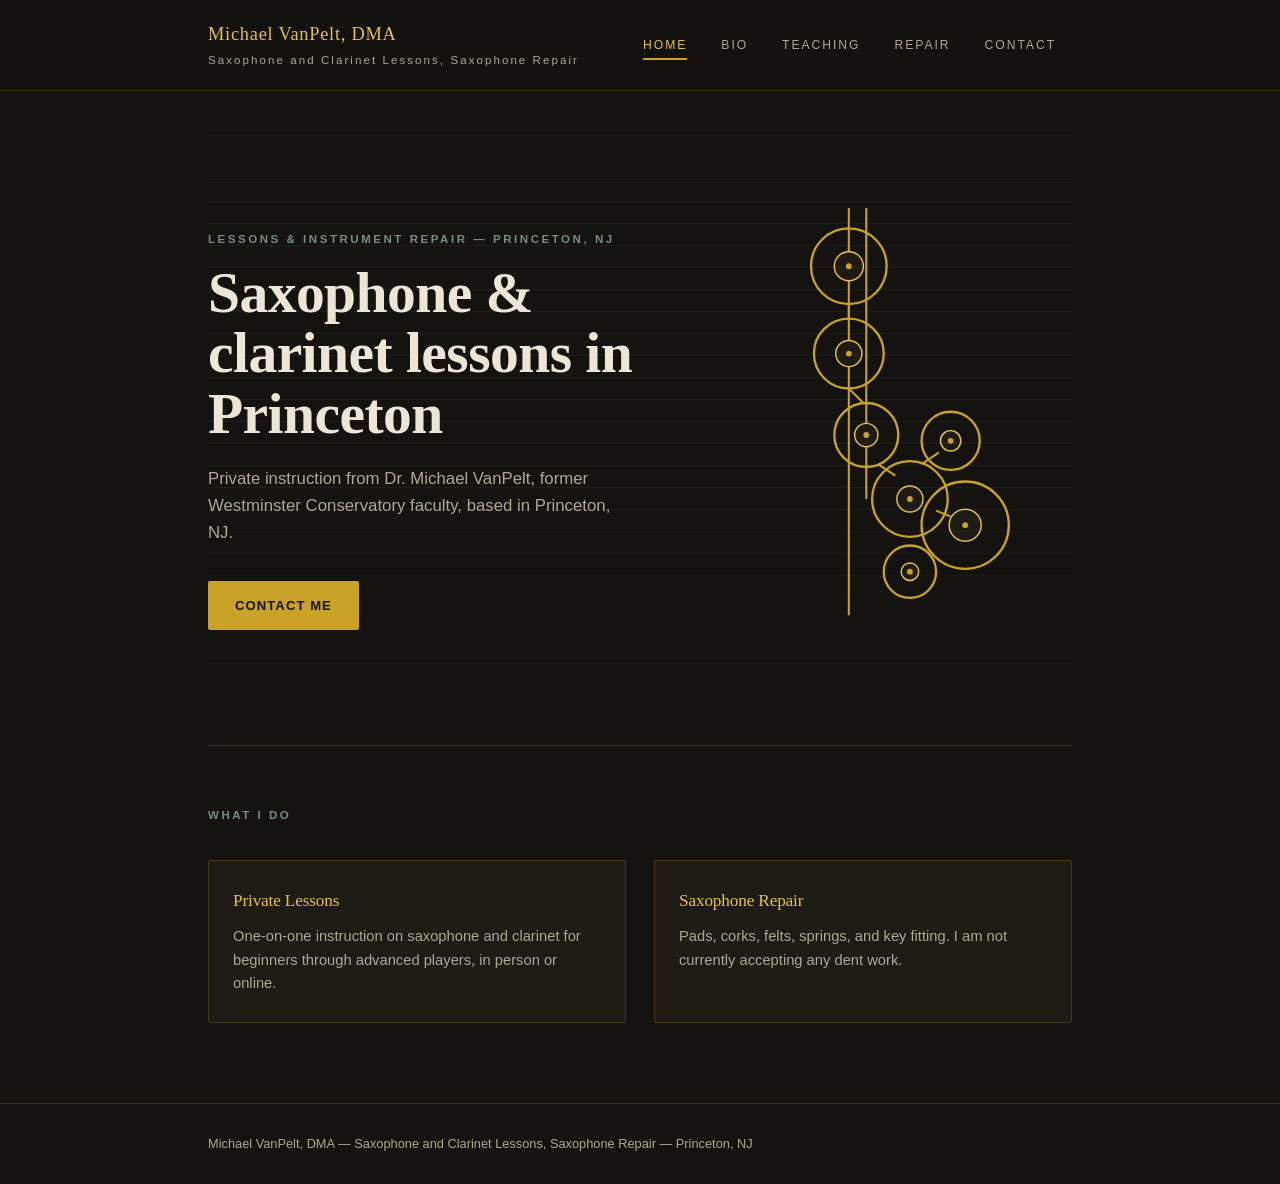
==== index.html @ 5c901bff "Add files via upload" ====
<!DOCTYPE html>
<!-- saved from url=(0084)file:///C:/Users/denit/Downloads/Michael_VanPelt__DMA___Saxophone___Clarinet_13.html -->
<html lang="en"><head><meta http-equiv="Content-Type" content="text/html; charset=UTF-8">

<meta name="viewport" content="width=device-width, initial-scale=1.0">
<title>Saxophone &amp; Clarinet Lessons in Princeton, NJ | Michael VanPelt, DMA — Former Westminster Conservatory Faculty</title>
<meta name="description" content="Private saxophone and clarinet lessons in Princeton, NJ from Michael VanPelt, DMA, former Westminster Conservatory faculty. Beginners through advancing players, plus saxophone repair.">
<meta property="og:title" content="Saxophone &amp; Clarinet Lessons in Princeton, NJ — Michael VanPelt, DMA">
<meta property="og:description" content="Private saxophone and clarinet instruction in Princeton, NJ from Michael VanPelt, DMA, former Westminster Conservatory faculty.">
<meta property="og:type" content="website">
<script type="application/ld+json">
{
  "@context": "https://schema.org",
  "@type": "Person",
  "name": "Michael VanPelt",
  "honorificSuffix": "DMA",
  "jobTitle": "Saxophone and Clarinet Instructor",
  "description": "Private saxophone and clarinet instructor in Princeton, NJ, and former Westminster Conservatory faculty member.",
  "address": {
    "@type": "PostalAddress",
    "addressLocality": "Princeton",
    "addressRegion": "NJ"
  },
  "alumniOf": {
    "@type": "CollegeOrUniversity",
    "name": "University of Cincinnati College-Conservatory of Music"
  },
  "knowsAbout": ["Saxophone", "Clarinet", "Music Instruction", "Saxophone Repair"]
}
</script>
<link rel="preconnect" href="https://fonts.googleapis.com/">
<link rel="preconnect" href="https://fonts.gstatic.com/" crossorigin="">
<link href="file:///C:/Users/denit/Downloads/Michael%20VanPelt,%20DMA%20%E2%80%94%20Saxophone%20&amp;%20Clarinet_files/css2" rel="stylesheet">
<style>
  :root{
    --ink: #14120F;
    --panel: #1E1A14;
    --panel-2: #241F17;
    --brass: #C9A227;
    --brass-bright: #E4C24A;
    --pearl: #EDE6D6;
    --pearl-dim: #AFA791;
    --verdigris: #75907A;
    --ebony: #3B2A1E;
    --hair: rgba(201,162,39,0.22);
  }
  *{box-sizing:border-box; margin:0; padding:0;}
  html{scroll-behavior:smooth;}
  body{
    background:var(--ink);
    color:var(--pearl);
    font-family:'Inter', sans-serif;
    -webkit-font-smoothing:antialiased;
    line-height:1.6;
  }
  h1,h2,h3{
    font-family:'Fraunces', serif;
    font-weight:600;
    letter-spacing:-0.01em;
    color:var(--pearl);
  }
  a{color:inherit;}
  .wrap{max-width:920px; margin:0 auto; padding:0 28px;}

  /* ---------- NAV ---------- */
  header{
    position:sticky; top:0; z-index:50;
    background:rgba(20,18,15,0.92);
    backdrop-filter:blur(6px);
    border-bottom:1px solid var(--hair);
  }
  .nav-inner{
    display:flex; align-items:center; justify-content:space-between;
    max-width:920px; margin:0 auto; padding:20px 28px;
  }
  .brand{
    font-family:'Fraunces', serif;
    font-size:1.15rem;
    letter-spacing:0.04em;
    color:var(--brass-bright);
  }
  .brand span{color:var(--pearl-dim); font-family:'Inter',sans-serif; font-size:0.72rem; letter-spacing:0.18em; display:block; margin-top:2px; font-weight:500;}
  nav{display:flex; gap:2px;}
  .tab-btn{
    background:none; border:none; cursor:pointer;
    font-family:'Inter', sans-serif;
    font-size:0.76rem;
    letter-spacing:0.16em;
    text-transform:uppercase;
    color:var(--pearl-dim);
    padding:10px 16px;
    position:relative;
    transition:color 0.25s ease;
  }
  .tab-btn:hover{color:var(--pearl);}
  .tab-btn.active{color:var(--brass-bright);}
  .tab-btn.active::after{
    content:"";
    position:absolute; left:16px; right:16px; bottom:2px;
    height:1.5px; background:var(--brass);
  }
  @media (max-width:640px){
    .nav-inner{flex-direction:column; align-items:flex-start; gap:14px;}
    nav{flex-wrap:wrap;}
    .tab-btn{padding:8px 12px;}
  }

  /* ---------- PANELS ---------- */
  .panel{display:none; animation:fade 0.5s ease;}
  .panel.active{display:block;}
  @keyframes fade{from{opacity:0; transform:translateY(6px);} to{opacity:1; transform:translateY(0);}}

  .eyebrow{
    font-size:0.72rem; letter-spacing:0.22em; text-transform:uppercase;
    color:var(--verdigris); font-weight:600; margin-bottom:14px; display:block;
  }

  /* ---------- HERO ---------- */
  .hero{
    padding:88px 0 64px;
    position:relative;
    overflow:hidden;
    border-bottom:1px solid var(--hair);
  }
  .hero-grid{
    display:grid; grid-template-columns:1.2fr 0.8fr; gap:40px; align-items:center;
  }
  .hero h1{font-size:clamp(2.4rem, 5vw, 3.6rem); line-height:1.05; font-weight:600;}
  .hero h1 em{font-style:italic; color:var(--brass-bright); font-weight:500;}
  .hero p.lede{
    margin-top:22px; font-size:1.05rem; color:var(--pearl-dim); max-width:46ch;
  }
  .cta-row{display:flex; gap:14px; margin-top:34px; flex-wrap:wrap;}
  .btn{
    display:inline-block; padding:13px 26px; font-size:0.82rem;
    letter-spacing:0.08em; text-transform:uppercase; text-decoration:none;
    border-radius:2px; transition:all 0.25s ease; cursor:pointer; border:1px solid transparent;
    font-weight:600;
  }
  .btn-primary{background:var(--brass); color:var(--ink);}
  .btn-primary:hover{background:var(--brass-bright);}
  .btn-ghost{border-color:var(--hair); color:var(--pearl);}
  .btn-ghost:hover{border-color:var(--brass); color:var(--brass-bright);}

  .key-art{width:100%; max-width:320px; justify-self:center;}
  .key-art svg{width:100%; height:auto; overflow:visible;}

  /* ---------- SECTIONS ---------- */
  section.block{padding:60px 0;}
  .divider{
    border:none; height:1px; background:var(--hair); margin:0;
  }
  .lead-text{font-size:1.02rem; color:var(--pearl-dim); max-width:60ch; margin-bottom:8px;}

  .bio-layout{display:grid; grid-template-columns:200px 1fr; gap:44px; align-items:start;}
  .monogram{
    width:180px; height:180px; border-radius:50%;
    border:1px solid var(--hair);
    display:flex; align-items:center; justify-content:center;
    background:radial-gradient(circle at 30% 30%, var(--panel-2), var(--panel));
  }
  .monogram span{font-family:'Fraunces', serif; font-size:2.6rem; color:var(--brass); font-weight:500;}
  @media (max-width:640px){ .bio-layout{grid-template-columns:1fr;} .monogram{width:120px; height:120px;} .monogram span{font-size:1.8rem;} }

  .cred-list{list-style:none; margin-top:22px; display:flex; flex-direction:column; gap:10px;}
  .cred-list li{padding-left:20px; position:relative; color:var(--pearl-dim); font-size:0.94rem;}
  .cred-list li::before{content:"—"; position:absolute; left:0; color:var(--brass);}

  .grid-2{display:grid; grid-template-columns:1fr 1fr; gap:28px; margin-top:36px;}
  @media (max-width:640px){.grid-2{grid-template-columns:1fr;}}
  .card{
    background:var(--panel); border:1px solid var(--hair); border-radius:3px;
    padding:26px 24px;
  }
  .card h3{font-size:1.08rem; margin-bottom:10px; color:var(--brass-bright); font-weight:500;}
  .card p{color:var(--pearl-dim); font-size:0.92rem;}
  .card ul{margin-top:12px; padding-left:18px; color:var(--pearl-dim); font-size:0.92rem;}
  .card ul li{margin-bottom:6px;}

  .service-row{
    display:grid; grid-template-columns:auto 1fr; gap:20px; align-items:center;
    padding:20px 0; border-bottom:1px solid var(--hair);
  }
  .service-row:last-child{border-bottom:none;}
  .service-num{font-family:'Fraunces', serif; color:var(--ebony); font-size:1.6rem; -webkit-text-stroke:1px var(--brass); color:transparent;}
  .service-name{font-size:1rem; color:var(--pearl); font-weight:500;}
  .service-name span{display:block; color:var(--pearl-dim); font-weight:400; font-size:0.86rem; margin-top:3px;}
  .service-time{font-size:0.78rem; letter-spacing:0.08em; text-transform:uppercase; color:var(--verdigris); white-space:nowrap;}
  @media (max-width:640px){
    .service-row{grid-template-columns:1fr; gap:6px;}
  }

  .teach-row{
    display:grid; grid-template-columns:180px 1fr; gap:24px; align-items:start;
    padding:22px 0; border-bottom:1px solid var(--hair);
  }
  .teach-row:last-child{border-bottom:none;}
  .teach-label{font-family:'Fraunces', serif; color:var(--brass-bright); font-size:1.125rem; font-weight:500;}
  .teach-desc{color:var(--pearl-dim); font-size:0.94rem; line-height:1.6; max-width:560px;}
  @media (max-width:640px){
    .teach-row{grid-template-columns:1fr; gap:8px;}
  }

  .note-box{
    margin-top:36px; padding:22px 24px; border-left:2px solid var(--brass);
    background:var(--panel); font-size:0.92rem; color:var(--pearl-dim);
  }

  .contact-form{
    max-width:480px; display:flex; flex-direction:column; gap:14px;
  }
  .contact-form input,
  .contact-form select,
  .contact-form textarea{
    width:100%; background:var(--panel); border:1px solid var(--hair);
    color:var(--pearl); font-family:'Inter', sans-serif; font-size:0.94rem;
    padding:12px 14px; border-radius:2px; resize:vertical;
  }
  .contact-form select{appearance:none; -webkit-appearance:none;
    background-image:url("data:image/svg+xml,%3Csvg xmlns='http://www.w3.org/2000/svg' width='12' height='8'%3E%3Cpath d='M1 1l5 5 5-5' stroke='%23AFA791' stroke-width='1.5' fill='none' fill-rule='evenodd'/%3E%3C/svg%3E");
    background-repeat:no-repeat; background-position:right 14px center;
  }
  .contact-form select:invalid{color:var(--pearl-dim);}
  .contact-form option{background:var(--panel); color:var(--pearl);}
  .contact-form input::placeholder,
  .contact-form textarea::placeholder{color:var(--pearl-dim);}
  .contact-form input:focus,
  .contact-form select:focus,
  .contact-form textarea:focus{outline:none; border-color:var(--brass);}
  .contact-form button{align-self:flex-start;}
  .form-status{
    font-size:0.88rem; color:var(--verdigris); display:none; margin-top:4px;
  }
  .form-status.error{color:#c96b6b;}

  footer{
    border-top:1px solid var(--hair); padding:30px 0; margin-top:20px;
  }
  footer .wrap{display:flex; justify-content:space-between; flex-wrap:wrap; gap:12px;}
  footer p{font-size:0.8rem; color:var(--pearl-dim);}

  .staff-lines{
    position:absolute; inset:0; pointer-events:none; opacity:0.05;
    background-image:repeating-linear-gradient(var(--pearl) 0 1px, transparent 1px 22px);
    mask-image:linear-gradient(to bottom, transparent, black 20%, black 60%, transparent);
  }
</style>
</head>
<body>

<header>
  <div class="nav-inner">
    <div class="brand">Michael VanPelt, DMA<span>Saxophone and Clarinet Lessons, Saxophone Repair</span></div>
    <nav>
      <button class="tab-btn active" data-tab="home">Home</button>
      <button class="tab-btn" data-tab="bio">Bio</button>
      <button class="tab-btn" data-tab="teaching">Teaching</button>
      <button class="tab-btn" data-tab="repair">Repair</button>
      <button class="tab-btn" data-tab="contact">Contact</button>
    </nav>
  </div>
</header>

<main class="wrap">

  <!-- HOME -->
  <div class="panel active" id="home">
    <div class="hero">
      <div class="staff-lines"></div>
      <div class="hero-grid">
        <div>
          <div style="display:flex; align-items:center; gap:20px; flex-wrap:wrap;">
            <span class="eyebrow">Lessons &amp; Instrument Repair — Princeton, NJ</span>
          </div>
          <h1>Saxophone &amp; clarinet lessons in Princeton</h1>
          <p class="lede">Private instruction from Dr. Michael VanPelt, former Westminster Conservatory faculty, based in Princeton, NJ.</p>
          <div class="cta-row">
            <a class="btn btn-primary" href="file:///C:/Users/denit/Downloads/Michael_VanPelt__DMA___Saxophone___Clarinet_13.html#" data-tab="contact">Contact Me</a>
          </div>
        </div>
        <div class="key-art">
          <svg viewBox="0 0 220 340" xmlns="http://www.w3.org/2000/svg">
            <g fill="none" stroke="#C9A227" stroke-width="1.4">
              <line x1="70" y1="20" x2="70" y2="300"></line>
              <line x1="82" y1="20" x2="82" y2="220"></line>
            </g>
            <g fill="none" stroke="#C9A227" stroke-width="1.6">
              <circle cx="70" cy="60" r="26"></circle>
              <circle cx="70" cy="120" r="24"></circle>
              <circle cx="82" cy="176" r="22"></circle>
              <circle cx="112" cy="220" r="26"></circle>
              <circle cx="150" cy="238" r="30"></circle>
              <circle cx="140" cy="180" r="20"></circle>
              <circle cx="112" cy="270" r="18"></circle>
            </g>
            <g fill="#1E1A14" stroke="#E4C24A" stroke-width="1">
              <circle cx="70" cy="60" r="10"></circle>
              <circle cx="70" cy="120" r="9"></circle>
              <circle cx="82" cy="176" r="8"></circle>
              <circle cx="112" cy="220" r="9"></circle>
              <circle cx="150" cy="238" r="11"></circle>
              <circle cx="140" cy="180" r="7"></circle>
              <circle cx="112" cy="270" r="6"></circle>
            </g>
            <g fill="#C9A227">
              <circle cx="70" cy="60" r="2"></circle>
              <circle cx="70" cy="120" r="2"></circle>
              <circle cx="82" cy="176" r="2"></circle>
              <circle cx="112" cy="220" r="2"></circle>
              <circle cx="150" cy="238" r="2"></circle>
              <circle cx="140" cy="180" r="2"></circle>
              <circle cx="112" cy="270" r="2"></circle>
            </g>
            <g stroke="#C9A227" stroke-width="1.4" fill="none">
              <line x1="70" y1="86" x2="70" y2="96"></line>
              <line x1="70" y1="144" x2="80" y2="154"></line>
              <line x1="90" y1="196" x2="102" y2="204"></line>
              <line x1="130" y1="228" x2="140" y2="232"></line>
              <line x1="120" y1="196" x2="132" y2="188"></line>
            </g>
          </svg>
        </div>
      </div>
    </div>

    <section class="block">
      <span class="eyebrow">What I Do</span>
      <div class="grid-2">
        <div class="card">
          <h3>Private Lessons</h3>
          <p>One-on-one instruction on saxophone and clarinet for beginners through advanced players, in person or online.</p>
        </div>
        <div class="card">
          <h3>Saxophone Repair</h3>
          <p>Pads, corks, felts, springs, and key fitting. I am not currently accepting any dent work.</p>
        </div>
      </div>
    </section>
  </div>

  <!-- BIO -->
  <div class="panel" id="bio">
    <section class="block">
      <div style="display:flex; justify-content:space-between; align-items:center; gap:20px; flex-wrap:wrap;">
        <span class="eyebrow">About</span>
        <a class="btn btn-primary" href="file:///C:/Users/denit/Downloads/Michael_VanPelt__DMA___Saxophone___Clarinet_13.html#" data-tab="contact">Contact Me</a>
      </div>
      <div class="bio-layout">
        <div class="monogram"><span>MV</span></div>
        <div>
          <h2 style="font-size:1.7rem; margin-bottom:16px;">Michael VanPelt, DMA</h2>
          <p class="lead-text">Dr. VanPelt, an experienced solo and chamber musician based in Princeton, NJ, has been teaching saxophone and clarinet for more than twenty years, including as saxophone and clarinet faculty at Westminster Conservatory. His students have won numerous competitions and awards and he has had students successfully audition for region and all-state ensembles in three states. His primary teachers include Dr. John Sampen, Dr. James Bunte, and Rick VanMatre. He holds degrees from the University of Cincinnati College-Conservatory of Music (BM, DMA with a cognate in music theory) and Bowling Green State University (MM).</p>
        </div>
      </div>
    </section>
  </div>

  <!-- TEACHING -->
  <div class="panel" id="teaching">
    <section class="block">
      <div style="display:flex; justify-content:space-between; align-items:center; gap:20px; flex-wrap:wrap;">
        <span class="eyebrow">Lessons</span>
        <a class="btn btn-primary" href="file:///C:/Users/denit/Downloads/Michael_VanPelt__DMA___Saxophone___Clarinet_13.html#" data-tab="contact">Contact Me</a>
      </div>

      <div style="margin-top:8px;">
        <div class="teach-row">
          <div class="teach-label">Saxophone &amp; clarinet</div>
          <div class="teach-desc">I accept students of all ages, from beginners to adults. Lessons include fundamentals/scales as well as level-appropriate repertoire.</div>
        </div>
        <div class="teach-row">
          <div class="teach-label">Music theory</div>
          <div class="teach-desc">I teach analysis techniques for music of all styles, from the Baroque to post-tonal. I also coach students in aural skills (sight singing and dictation) for exams including AP music theory.</div>
        </div>
      </div>

      <div class="note-box">
        <strong>Formerly of Westminster Conservatory?</strong> I taught saxophone and clarinet at Westminster Conservatory from 2014 to 2022, before its band and orchestral instrument programs were discontinued. While the conservatory is no longer in Princeton, my home studio is still available and located close by in Kingston off of Academy St.
      </div>
    </section>
  </div>

  <!-- REPAIR -->
  <div class="panel" id="repair">
    <section class="block">
      <div style="display:flex; justify-content:space-between; align-items:center; gap:20px; flex-wrap:wrap;">
        <span class="eyebrow">Saxophone Repair</span>
        <a class="btn btn-primary" href="file:///C:/Users/denit/Downloads/Michael_VanPelt__DMA___Saxophone___Clarinet_13.html#" data-tab="contact">Contact Me</a>
      </div>
      <h2 style="font-size:1.7rem; margin-bottom:16px;">Keep your horn airtight and in tune</h2>

      <div style="margin-top:8px;">
        <div class="teach-row">
          <div class="teach-label">Pads</div>
          <div class="teach-desc">Adjustment and replacement</div>
        </div>
        <div class="teach-row">
          <div class="teach-label">Keywork</div>
          <div class="teach-desc">Key cup and tonehole leveling, swedging and key fitting</div>
        </div>
        <div class="teach-row">
          <div class="teach-label">Corks &amp; felts</div>
          <div class="teach-desc">Neck and tenon cork replacement, adjustment and replacement of materials for response and intonation</div>
        </div>
        <div class="teach-row">
          <div class="teach-label">Regulation</div>
          <div class="teach-desc">Spring adjustment and replacement, key height adjustments for response and intonation</div>
        </div>
      </div>

      <div class="note-box">
        Bring your horn in for a free assessment before any work begins — I'll walk you through what it needs and give you a clear estimate first.
      </div>
    </section>
  </div>

  <!-- CONTACT -->
  <div class="panel" id="contact">
    <section class="block">
      <span class="eyebrow">Contact</span>
      <h2 style="font-size:1.7rem; margin-bottom:16px;">Get in touch</h2>

      <div style="margin-top:8px; max-width:480px;">
        <form class="contact-form" action="https://formspree.io/f/mvzekybe" method="POST">
          <input type="hidden" name="_subject" value="New Inquiry — website">
          <select name="Inquiry Type" required="">
            <option value="" disabled="" selected="">What are you reaching out about?</option>
            <option value="Lessons">Lessons</option>
            <option value="Repair">Instrument repair</option>
          </select>
          <input type="text" name="Name" placeholder="Name" required="">
          <input type="email" name="email" placeholder="Email" required="">
          <input type="tel" name="Phone" placeholder="Phone (optional)">
          <textarea name="Message" rows="4" placeholder="Tell me a bit about what you&#39;re looking for" required=""></textarea>
          <button type="submit" class="btn btn-primary">Send Inquiry</button>
          <p class="form-status"></p>
        </form>
      </div>
    </section>
  </div>

</main>

<footer>
  <div class="wrap">
    <p>Michael VanPelt, DMA — Saxophone and Clarinet Lessons, Saxophone Repair — Princeton, NJ</p>
  </div>
</footer>

<script>
  const tabs = document.querySelectorAll('.tab-btn, [data-tab]');
  function activate(name){
    document.querySelectorAll('.tab-btn').forEach(b => b.classList.toggle('active', b.dataset.tab === name));
    document.querySelectorAll('.panel').forEach(p => p.classList.toggle('active', p.id === name));
    window.scrollTo({top:0, behavior:'smooth'});
  }
  tabs.forEach(el => {
    el.addEventListener('click', (e) => {
      e.preventDefault();
      activate(el.dataset.tab);
    });
  });

  document.querySelectorAll('.contact-form').forEach(form => {
    form.addEventListener('submit', async (e) => {
      e.preventDefault();
      const btn = form.querySelector('button[type="submit"]');
      const status = form.querySelector('.form-status');
      btn.disabled = true;
      btn.textContent = 'Sending…';
      status.classList.remove('error');
      try {
        const res = await fetch(form.action, {
          method: 'POST',
          body: new FormData(form),
          headers: { 'Accept': 'application/json' }
        });
        if (res.ok) {
          form.querySelectorAll('input, textarea').forEach(f => f.style.display = 'none');
          btn.style.display = 'none';
          status.textContent = "Thanks — I'll get back to you soon.";
          status.style.display = 'block';
        } else {
          throw new Error('Submission failed');
        }
      } catch (err) {
        status.textContent = 'Something went wrong — please try again.';
        status.classList.add('error');
        status.style.display = 'block';
        btn.disabled = false;
        btn.textContent = 'Send Inquiry';
      }
    });
  });
</script>



</body></html>
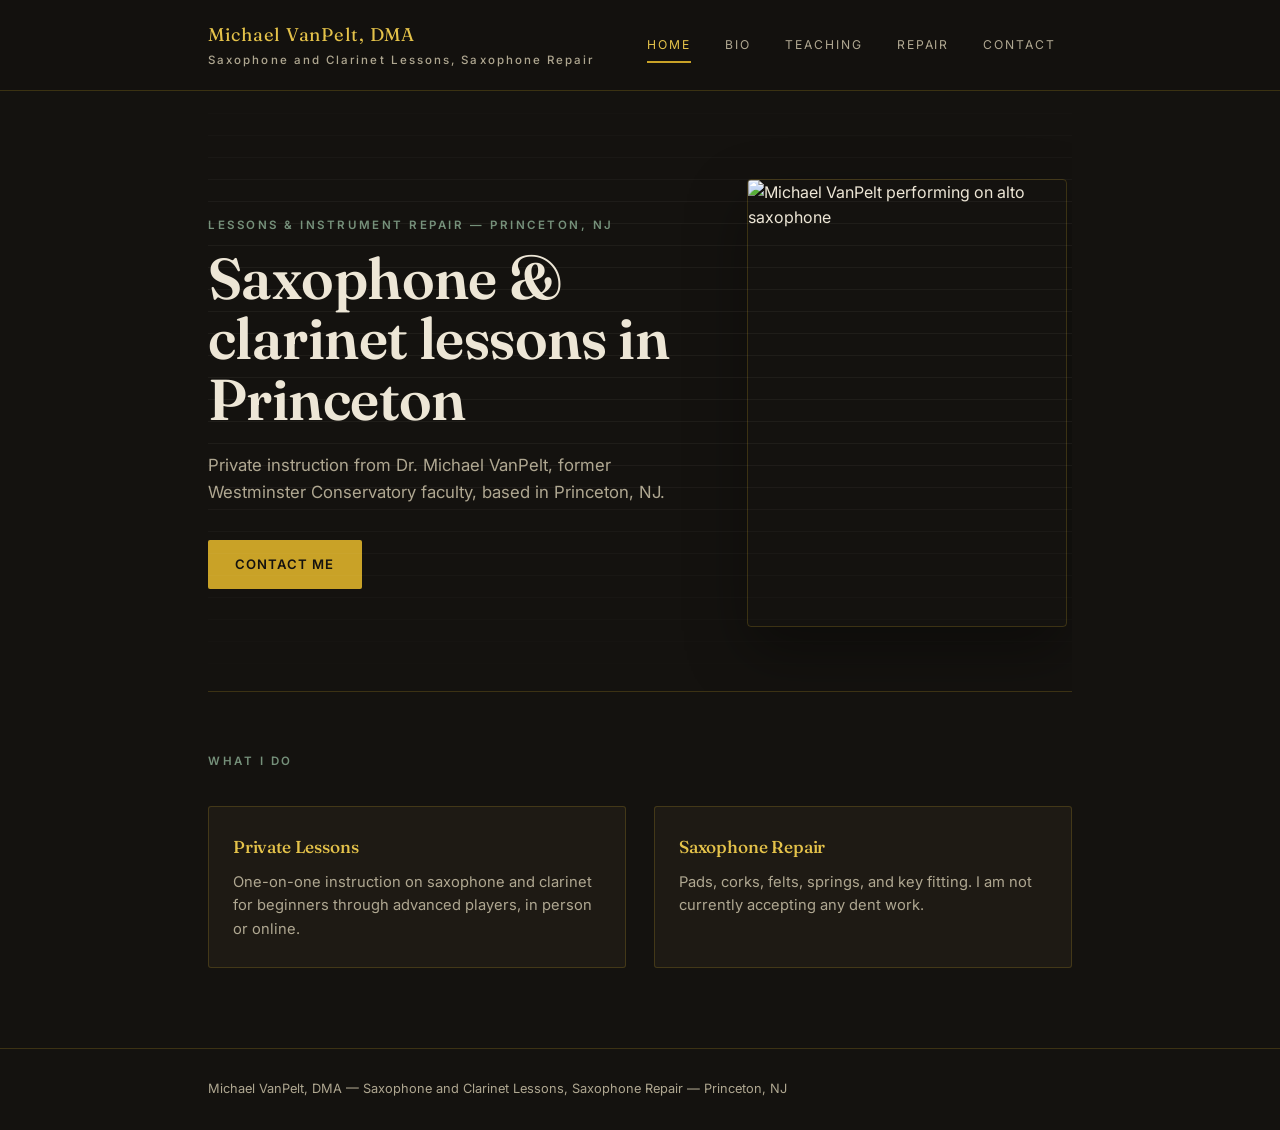
==== commit 127cbcd9: "Add files via upload" ====
--- a/index.html
+++ b/index.html
@@ -1,18 +1,20 @@
 <!DOCTYPE html>
-<!-- saved from url=(0084)file:///C:/Users/denit/Downloads/Michael_VanPelt__DMA___Saxophone___Clarinet_13.html -->
 <html lang="en"><head><meta http-equiv="Content-Type" content="text/html; charset=UTF-8">
 
 <meta name="viewport" content="width=device-width, initial-scale=1.0">
 <title>Saxophone &amp; Clarinet Lessons in Princeton, NJ | Michael VanPelt, DMA — Former Westminster Conservatory Faculty</title>
 <meta name="description" content="Private saxophone and clarinet lessons in Princeton, NJ from Michael VanPelt, DMA, former Westminster Conservatory faculty. Beginners through advancing players, plus saxophone repair.">
 <meta property="og:title" content="Saxophone &amp; Clarinet Lessons in Princeton, NJ — Michael VanPelt, DMA">
-<meta property="og:description" content="Private saxophone and clarinet instruction in Princeton, NJ from Michael VanPelt, DMA, former Westminster Conservatory faculty.">
+<meta property="og:description" content="Private saxophone and clarinet lessons in Princeton, NJ from Michael VanPelt, DMA, former Westminster Conservatory faculty. Beginners through advancing players, plus saxophone repair.">
 <meta property="og:type" content="website">
+<meta property="og:url" content="https://michaelvanpelt.com/">
+<link rel="canonical" href="https://michaelvanpelt.com/">
 <script type="application/ld+json">
 {
   "@context": "https://schema.org",
   "@type": "Person",
   "name": "Michael VanPelt",
+  "url": "https://michaelvanpelt.com/",
   "honorificSuffix": "DMA",
   "jobTitle": "Saxophone and Clarinet Instructor",
   "description": "Private saxophone and clarinet instructor in Princeton, NJ, and former Westminster Conservatory faculty member.",
@@ -21,6 +23,14 @@
     "addressLocality": "Princeton",
     "addressRegion": "NJ"
   },
+  "areaServed": [
+    "Princeton, NJ",
+    "Montgomery, NJ",
+    "Hopewell, NJ",
+    "West Windsor, NJ",
+    "South Brunswick, NJ",
+    "Plainsboro, NJ"
+  ],
   "alumniOf": {
     "@type": "CollegeOrUniversity",
     "name": "University of Cincinnati College-Conservatory of Music"
@@ -30,414 +40,57 @@
 </script>
 <link rel="preconnect" href="https://fonts.googleapis.com/">
 <link rel="preconnect" href="https://fonts.gstatic.com/" crossorigin="">
-<link href="file:///C:/Users/denit/Downloads/Michael%20VanPelt,%20DMA%20%E2%80%94%20Saxophone%20&amp;%20Clarinet_files/css2" rel="stylesheet">
-<style>
-  :root{
-    --ink: #14120F;
-    --panel: #1E1A14;
-    --panel-2: #241F17;
-    --brass: #C9A227;
-    --brass-bright: #E4C24A;
-    --pearl: #EDE6D6;
-    --pearl-dim: #AFA791;
-    --verdigris: #75907A;
-    --ebony: #3B2A1E;
-    --hair: rgba(201,162,39,0.22);
-  }
-  *{box-sizing:border-box; margin:0; padding:0;}
-  html{scroll-behavior:smooth;}
-  body{
-    background:var(--ink);
-    color:var(--pearl);
-    font-family:'Inter', sans-serif;
-    -webkit-font-smoothing:antialiased;
-    line-height:1.6;
-  }
-  h1,h2,h3{
-    font-family:'Fraunces', serif;
-    font-weight:600;
-    letter-spacing:-0.01em;
-    color:var(--pearl);
-  }
-  a{color:inherit;}
-  .wrap{max-width:920px; margin:0 auto; padding:0 28px;}
-
-  /* ---------- NAV ---------- */
-  header{
-    position:sticky; top:0; z-index:50;
-    background:rgba(20,18,15,0.92);
-    backdrop-filter:blur(6px);
-    border-bottom:1px solid var(--hair);
-  }
-  .nav-inner{
-    display:flex; align-items:center; justify-content:space-between;
-    max-width:920px; margin:0 auto; padding:20px 28px;
-  }
-  .brand{
-    font-family:'Fraunces', serif;
-    font-size:1.15rem;
-    letter-spacing:0.04em;
-    color:var(--brass-bright);
-  }
-  .brand span{color:var(--pearl-dim); font-family:'Inter',sans-serif; font-size:0.72rem; letter-spacing:0.18em; display:block; margin-top:2px; font-weight:500;}
-  nav{display:flex; gap:2px;}
-  .tab-btn{
-    background:none; border:none; cursor:pointer;
-    font-family:'Inter', sans-serif;
-    font-size:0.76rem;
-    letter-spacing:0.16em;
-    text-transform:uppercase;
-    color:var(--pearl-dim);
-    padding:10px 16px;
-    position:relative;
-    transition:color 0.25s ease;
-  }
-  .tab-btn:hover{color:var(--pearl);}
-  .tab-btn.active{color:var(--brass-bright);}
-  .tab-btn.active::after{
-    content:"";
-    position:absolute; left:16px; right:16px; bottom:2px;
-    height:1.5px; background:var(--brass);
-  }
-  @media (max-width:640px){
-    .nav-inner{flex-direction:column; align-items:flex-start; gap:14px;}
-    nav{flex-wrap:wrap;}
-    .tab-btn{padding:8px 12px;}
-  }
-
-  /* ---------- PANELS ---------- */
-  .panel{display:none; animation:fade 0.5s ease;}
-  .panel.active{display:block;}
-  @keyframes fade{from{opacity:0; transform:translateY(6px);} to{opacity:1; transform:translateY(0);}}
-
-  .eyebrow{
-    font-size:0.72rem; letter-spacing:0.22em; text-transform:uppercase;
-    color:var(--verdigris); font-weight:600; margin-bottom:14px; display:block;
-  }
-
-  /* ---------- HERO ---------- */
-  .hero{
-    padding:88px 0 64px;
-    position:relative;
-    overflow:hidden;
-    border-bottom:1px solid var(--hair);
-  }
-  .hero-grid{
-    display:grid; grid-template-columns:1.2fr 0.8fr; gap:40px; align-items:center;
-  }
-  .hero h1{font-size:clamp(2.4rem, 5vw, 3.6rem); line-height:1.05; font-weight:600;}
-  .hero h1 em{font-style:italic; color:var(--brass-bright); font-weight:500;}
-  .hero p.lede{
-    margin-top:22px; font-size:1.05rem; color:var(--pearl-dim); max-width:46ch;
-  }
-  .cta-row{display:flex; gap:14px; margin-top:34px; flex-wrap:wrap;}
-  .btn{
-    display:inline-block; padding:13px 26px; font-size:0.82rem;
-    letter-spacing:0.08em; text-transform:uppercase; text-decoration:none;
-    border-radius:2px; transition:all 0.25s ease; cursor:pointer; border:1px solid transparent;
-    font-weight:600;
-  }
-  .btn-primary{background:var(--brass); color:var(--ink);}
-  .btn-primary:hover{background:var(--brass-bright);}
-  .btn-ghost{border-color:var(--hair); color:var(--pearl);}
-  .btn-ghost:hover{border-color:var(--brass); color:var(--brass-bright);}
-
-  .key-art{width:100%; max-width:320px; justify-self:center;}
-  .key-art svg{width:100%; height:auto; overflow:visible;}
-
-  /* ---------- SECTIONS ---------- */
-  section.block{padding:60px 0;}
-  .divider{
-    border:none; height:1px; background:var(--hair); margin:0;
-  }
-  .lead-text{font-size:1.02rem; color:var(--pearl-dim); max-width:60ch; margin-bottom:8px;}
-
-  .bio-layout{display:grid; grid-template-columns:200px 1fr; gap:44px; align-items:start;}
-  .monogram{
-    width:180px; height:180px; border-radius:50%;
-    border:1px solid var(--hair);
-    display:flex; align-items:center; justify-content:center;
-    background:radial-gradient(circle at 30% 30%, var(--panel-2), var(--panel));
-  }
-  .monogram span{font-family:'Fraunces', serif; font-size:2.6rem; color:var(--brass); font-weight:500;}
-  @media (max-width:640px){ .bio-layout{grid-template-columns:1fr;} .monogram{width:120px; height:120px;} .monogram span{font-size:1.8rem;} }
-
-  .cred-list{list-style:none; margin-top:22px; display:flex; flex-direction:column; gap:10px;}
-  .cred-list li{padding-left:20px; position:relative; color:var(--pearl-dim); font-size:0.94rem;}
-  .cred-list li::before{content:"—"; position:absolute; left:0; color:var(--brass);}
-
-  .grid-2{display:grid; grid-template-columns:1fr 1fr; gap:28px; margin-top:36px;}
-  @media (max-width:640px){.grid-2{grid-template-columns:1fr;}}
-  .card{
-    background:var(--panel); border:1px solid var(--hair); border-radius:3px;
-    padding:26px 24px;
-  }
-  .card h3{font-size:1.08rem; margin-bottom:10px; color:var(--brass-bright); font-weight:500;}
-  .card p{color:var(--pearl-dim); font-size:0.92rem;}
-  .card ul{margin-top:12px; padding-left:18px; color:var(--pearl-dim); font-size:0.92rem;}
-  .card ul li{margin-bottom:6px;}
-
-  .service-row{
-    display:grid; grid-template-columns:auto 1fr; gap:20px; align-items:center;
-    padding:20px 0; border-bottom:1px solid var(--hair);
-  }
-  .service-row:last-child{border-bottom:none;}
-  .service-num{font-family:'Fraunces', serif; color:var(--ebony); font-size:1.6rem; -webkit-text-stroke:1px var(--brass); color:transparent;}
-  .service-name{font-size:1rem; color:var(--pearl); font-weight:500;}
-  .service-name span{display:block; color:var(--pearl-dim); font-weight:400; font-size:0.86rem; margin-top:3px;}
-  .service-time{font-size:0.78rem; letter-spacing:0.08em; text-transform:uppercase; color:var(--verdigris); white-space:nowrap;}
-  @media (max-width:640px){
-    .service-row{grid-template-columns:1fr; gap:6px;}
-  }
-
-  .teach-row{
-    display:grid; grid-template-columns:180px 1fr; gap:24px; align-items:start;
-    padding:22px 0; border-bottom:1px solid var(--hair);
-  }
-  .teach-row:last-child{border-bottom:none;}
-  .teach-label{font-family:'Fraunces', serif; color:var(--brass-bright); font-size:1.125rem; font-weight:500;}
-  .teach-desc{color:var(--pearl-dim); font-size:0.94rem; line-height:1.6; max-width:560px;}
-  @media (max-width:640px){
-    .teach-row{grid-template-columns:1fr; gap:8px;}
-  }
-
-  .note-box{
-    margin-top:36px; padding:22px 24px; border-left:2px solid var(--brass);
-    background:var(--panel); font-size:0.92rem; color:var(--pearl-dim);
-  }
-
-  .contact-form{
-    max-width:480px; display:flex; flex-direction:column; gap:14px;
-  }
-  .contact-form input,
-  .contact-form select,
-  .contact-form textarea{
-    width:100%; background:var(--panel); border:1px solid var(--hair);
-    color:var(--pearl); font-family:'Inter', sans-serif; font-size:0.94rem;
-    padding:12px 14px; border-radius:2px; resize:vertical;
-  }
-  .contact-form select{appearance:none; -webkit-appearance:none;
-    background-image:url("data:image/svg+xml,%3Csvg xmlns='http://www.w3.org/2000/svg' width='12' height='8'%3E%3Cpath d='M1 1l5 5 5-5' stroke='%23AFA791' stroke-width='1.5' fill='none' fill-rule='evenodd'/%3E%3C/svg%3E");
-    background-repeat:no-repeat; background-position:right 14px center;
-  }
-  .contact-form select:invalid{color:var(--pearl-dim);}
-  .contact-form option{background:var(--panel); color:var(--pearl);}
-  .contact-form input::placeholder,
-  .contact-form textarea::placeholder{color:var(--pearl-dim);}
-  .contact-form input:focus,
-  .contact-form select:focus,
-  .contact-form textarea:focus{outline:none; border-color:var(--brass);}
-  .contact-form button{align-self:flex-start;}
-  .form-status{
-    font-size:0.88rem; color:var(--verdigris); display:none; margin-top:4px;
-  }
-  .form-status.error{color:#c96b6b;}
-
-  footer{
-    border-top:1px solid var(--hair); padding:30px 0; margin-top:20px;
-  }
-  footer .wrap{display:flex; justify-content:space-between; flex-wrap:wrap; gap:12px;}
-  footer p{font-size:0.8rem; color:var(--pearl-dim);}
-
-  .staff-lines{
-    position:absolute; inset:0; pointer-events:none; opacity:0.05;
-    background-image:repeating-linear-gradient(var(--pearl) 0 1px, transparent 1px 22px);
-    mask-image:linear-gradient(to bottom, transparent, black 20%, black 60%, transparent);
-  }
-</style>
+<link href="https://fonts.googleapis.com/css2?family=Fraunces:wght@500;600&family=Inter:wght@400;500;600&display=swap" rel="stylesheet">
+<link rel="stylesheet" href="styles.css">
 </head>
 <body>
 
 <header>
   <div class="nav-inner">
-    <div class="brand">Michael VanPelt, DMA<span>Saxophone and Clarinet Lessons, Saxophone Repair</span></div>
+    <a class="brand" href="index.html" style="text-decoration:none;">Michael VanPelt, DMA<span>Saxophone and Clarinet Lessons, Saxophone Repair</span></a>
     <nav>
-      <button class="tab-btn active" data-tab="home">Home</button>
-      <button class="tab-btn" data-tab="bio">Bio</button>
-      <button class="tab-btn" data-tab="teaching">Teaching</button>
-      <button class="tab-btn" data-tab="repair">Repair</button>
-      <button class="tab-btn" data-tab="contact">Contact</button>
+      <a class="tab-btn active" href="index.html">Home</a>
+      <a class="tab-btn" href="bio.html">Bio</a>
+      <a class="tab-btn" href="teaching.html">Teaching</a>
+      <a class="tab-btn" href="repair.html">Repair</a>
+      <a class="tab-btn" href="contact.html">Contact</a>
     </nav>
   </div>
 </header>
 
 <main class="wrap">
 
-  <!-- HOME -->
-  <div class="panel active" id="home">
-    <div class="hero">
-      <div class="staff-lines"></div>
-      <div class="hero-grid">
-        <div>
-          <div style="display:flex; align-items:center; gap:20px; flex-wrap:wrap;">
-            <span class="eyebrow">Lessons &amp; Instrument Repair — Princeton, NJ</span>
-          </div>
-          <h1>Saxophone &amp; clarinet lessons in Princeton</h1>
-          <p class="lede">Private instruction from Dr. Michael VanPelt, former Westminster Conservatory faculty, based in Princeton, NJ.</p>
-          <div class="cta-row">
-            <a class="btn btn-primary" href="file:///C:/Users/denit/Downloads/Michael_VanPelt__DMA___Saxophone___Clarinet_13.html#" data-tab="contact">Contact Me</a>
-          </div>
-        </div>
-        <div class="key-art">
-          <svg viewBox="0 0 220 340" xmlns="http://www.w3.org/2000/svg">
-            <g fill="none" stroke="#C9A227" stroke-width="1.4">
-              <line x1="70" y1="20" x2="70" y2="300"></line>
-              <line x1="82" y1="20" x2="82" y2="220"></line>
-            </g>
-            <g fill="none" stroke="#C9A227" stroke-width="1.6">
-              <circle cx="70" cy="60" r="26"></circle>
-              <circle cx="70" cy="120" r="24"></circle>
-              <circle cx="82" cy="176" r="22"></circle>
-              <circle cx="112" cy="220" r="26"></circle>
-              <circle cx="150" cy="238" r="30"></circle>
-              <circle cx="140" cy="180" r="20"></circle>
-              <circle cx="112" cy="270" r="18"></circle>
-            </g>
-            <g fill="#1E1A14" stroke="#E4C24A" stroke-width="1">
-              <circle cx="70" cy="60" r="10"></circle>
-              <circle cx="70" cy="120" r="9"></circle>
-              <circle cx="82" cy="176" r="8"></circle>
-              <circle cx="112" cy="220" r="9"></circle>
-              <circle cx="150" cy="238" r="11"></circle>
-              <circle cx="140" cy="180" r="7"></circle>
-              <circle cx="112" cy="270" r="6"></circle>
-            </g>
-            <g fill="#C9A227">
-              <circle cx="70" cy="60" r="2"></circle>
-              <circle cx="70" cy="120" r="2"></circle>
-              <circle cx="82" cy="176" r="2"></circle>
-              <circle cx="112" cy="220" r="2"></circle>
-              <circle cx="150" cy="238" r="2"></circle>
-              <circle cx="140" cy="180" r="2"></circle>
-              <circle cx="112" cy="270" r="2"></circle>
-            </g>
-            <g stroke="#C9A227" stroke-width="1.4" fill="none">
-              <line x1="70" y1="86" x2="70" y2="96"></line>
-              <line x1="70" y1="144" x2="80" y2="154"></line>
-              <line x1="90" y1="196" x2="102" y2="204"></line>
-              <line x1="130" y1="228" x2="140" y2="232"></line>
-              <line x1="120" y1="196" x2="132" y2="188"></line>
-            </g>
-          </svg>
-        </div>
-      </div>
-    </div>
-
-    <section class="block">
-      <span class="eyebrow">What I Do</span>
-      <div class="grid-2">
-        <div class="card">
-          <h3>Private Lessons</h3>
-          <p>One-on-one instruction on saxophone and clarinet for beginners through advanced players, in person or online.</p>
-        </div>
-        <div class="card">
-          <h3>Saxophone Repair</h3>
-          <p>Pads, corks, felts, springs, and key fitting. I am not currently accepting any dent work.</p>
-        </div>
-      </div>
-    </section>
-  </div>
-
-  <!-- BIO -->
-  <div class="panel" id="bio">
-    <section class="block">
-      <div style="display:flex; justify-content:space-between; align-items:center; gap:20px; flex-wrap:wrap;">
-        <span class="eyebrow">About</span>
-        <a class="btn btn-primary" href="file:///C:/Users/denit/Downloads/Michael_VanPelt__DMA___Saxophone___Clarinet_13.html#" data-tab="contact">Contact Me</a>
-      </div>
-      <div class="bio-layout">
-        <div class="monogram"><span>MV</span></div>
-        <div>
-          <h2 style="font-size:1.7rem; margin-bottom:16px;">Michael VanPelt, DMA</h2>
-          <p class="lead-text">Dr. VanPelt, an experienced solo and chamber musician based in Princeton, NJ, has been teaching saxophone and clarinet for more than twenty years, including as saxophone and clarinet faculty at Westminster Conservatory. His students have won numerous competitions and awards and he has had students successfully audition for region and all-state ensembles in three states. His primary teachers include Dr. John Sampen, Dr. James Bunte, and Rick VanMatre. He holds degrees from the University of Cincinnati College-Conservatory of Music (BM, DMA with a cognate in music theory) and Bowling Green State University (MM).</p>
-        </div>
-      </div>
-    </section>
-  </div>
-
-  <!-- TEACHING -->
-  <div class="panel" id="teaching">
-    <section class="block">
-      <div style="display:flex; justify-content:space-between; align-items:center; gap:20px; flex-wrap:wrap;">
-        <span class="eyebrow">Lessons</span>
-        <a class="btn btn-primary" href="file:///C:/Users/denit/Downloads/Michael_VanPelt__DMA___Saxophone___Clarinet_13.html#" data-tab="contact">Contact Me</a>
-      </div>
-
-      <div style="margin-top:8px;">
-        <div class="teach-row">
-          <div class="teach-label">Saxophone &amp; clarinet</div>
-          <div class="teach-desc">I accept students of all ages, from beginners to adults. Lessons include fundamentals/scales as well as level-appropriate repertoire.</div>
-        </div>
-        <div class="teach-row">
-          <div class="teach-label">Music theory</div>
-          <div class="teach-desc">I teach analysis techniques for music of all styles, from the Baroque to post-tonal. I also coach students in aural skills (sight singing and dictation) for exams including AP music theory.</div>
-        </div>
-      </div>
-
-      <div class="note-box">
-        <strong>Formerly of Westminster Conservatory?</strong> I taught saxophone and clarinet at Westminster Conservatory from 2014 to 2022, before its band and orchestral instrument programs were discontinued. While the conservatory is no longer in Princeton, my home studio is still available and located close by in Kingston off of Academy St.
-      </div>
-    </section>
-  </div>
-
-  <!-- REPAIR -->
-  <div class="panel" id="repair">
-    <section class="block">
-      <div style="display:flex; justify-content:space-between; align-items:center; gap:20px; flex-wrap:wrap;">
-        <span class="eyebrow">Saxophone Repair</span>
-        <a class="btn btn-primary" href="file:///C:/Users/denit/Downloads/Michael_VanPelt__DMA___Saxophone___Clarinet_13.html#" data-tab="contact">Contact Me</a>
-      </div>
-      <h2 style="font-size:1.7rem; margin-bottom:16px;">Keep your horn airtight and in tune</h2>
-
-      <div style="margin-top:8px;">
-        <div class="teach-row">
-          <div class="teach-label">Pads</div>
-          <div class="teach-desc">Adjustment and replacement</div>
-        </div>
-        <div class="teach-row">
-          <div class="teach-label">Keywork</div>
-          <div class="teach-desc">Key cup and tonehole leveling, swedging and key fitting</div>
-        </div>
-        <div class="teach-row">
-          <div class="teach-label">Corks &amp; felts</div>
-          <div class="teach-desc">Neck and tenon cork replacement, adjustment and replacement of materials for response and intonation</div>
-        </div>
-        <div class="teach-row">
-          <div class="teach-label">Regulation</div>
-          <div class="teach-desc">Spring adjustment and replacement, key height adjustments for response and intonation</div>
-        </div>
-      </div>
-
-      <div class="note-box">
-        Bring your horn in for a free assessment before any work begins — I'll walk you through what it needs and give you a clear estimate first.
-      </div>
-    </section>
-  </div>
-
-  <!-- CONTACT -->
-  <div class="panel" id="contact">
-    <section class="block">
-      <span class="eyebrow">Contact</span>
-      <h2 style="font-size:1.7rem; margin-bottom:16px;">Get in touch</h2>
-
-      <div style="margin-top:8px; max-width:480px;">
-        <form class="contact-form" action="https://formspree.io/f/mvzekybe" method="POST">
-          <input type="hidden" name="_subject" value="New Inquiry — website">
-          <select name="Inquiry Type" required="">
-            <option value="" disabled="" selected="">What are you reaching out about?</option>
-            <option value="Lessons">Lessons</option>
-            <option value="Repair">Instrument repair</option>
-          </select>
-          <input type="text" name="Name" placeholder="Name" required="">
-          <input type="email" name="email" placeholder="Email" required="">
-          <input type="tel" name="Phone" placeholder="Phone (optional)">
-          <textarea name="Message" rows="4" placeholder="Tell me a bit about what you&#39;re looking for" required=""></textarea>
-          <button type="submit" class="btn btn-primary">Send Inquiry</button>
-          <p class="form-status"></p>
-        </form>
-      </div>
-    </section>
-  </div>
+<div class="hero">
+<div class="staff-lines"></div>
+<div class="hero-grid">
+<div>
+<div style="display:flex; align-items:center; gap:20px; flex-wrap:wrap;">
+<span class="eyebrow">Lessons &amp; Instrument Repair — Princeton, NJ</span>
+</div>
+<h1>Saxophone &amp; clarinet lessons in Princeton</h1>
+<p class="lede">Private instruction from Dr. Michael VanPelt, former Westminster Conservatory faculty, based in Princeton, NJ.</p>
+<div class="cta-row">
+<a class="btn btn-primary" href="contact.html">Contact Me</a>
+</div>
+</div>
+<div class="hero-photo">
+<img src="images/michael-vanpelt-saxophone.jpg" srcset="images/michael-vanpelt-saxophone.jpg 640w, images/michael-vanpelt-saxophone@2x.jpg 1280w" sizes="(max-width: 640px) 80vw, 320px" width="640" height="897" loading="eager" fetchpriority="high" alt="Michael VanPelt performing on alto saxophone">
+</div>
+</div>
+</div>
+<section class="block">
+<span class="eyebrow">What I Do</span>
+<div class="grid-2">
+<div class="card">
+<h3>Private Lessons</h3>
+<p>One-on-one instruction on saxophone and clarinet for beginners through advanced players, in person or online.</p>
+</div>
+<div class="card">
+<h3>Saxophone Repair</h3>
+<p>Pads, corks, felts, springs, and key fitting. I am not currently accepting any dent work.</p>
+</div>
+</div>
+</section>
 
 </main>
 
@@ -447,53 +100,4 @@
   </div>
 </footer>
 
-<script>
-  const tabs = document.querySelectorAll('.tab-btn, [data-tab]');
-  function activate(name){
-    document.querySelectorAll('.tab-btn').forEach(b => b.classList.toggle('active', b.dataset.tab === name));
-    document.querySelectorAll('.panel').forEach(p => p.classList.toggle('active', p.id === name));
-    window.scrollTo({top:0, behavior:'smooth'});
-  }
-  tabs.forEach(el => {
-    el.addEventListener('click', (e) => {
-      e.preventDefault();
-      activate(el.dataset.tab);
-    });
-  });
-
-  document.querySelectorAll('.contact-form').forEach(form => {
-    form.addEventListener('submit', async (e) => {
-      e.preventDefault();
-      const btn = form.querySelector('button[type="submit"]');
-      const status = form.querySelector('.form-status');
-      btn.disabled = true;
-      btn.textContent = 'Sending…';
-      status.classList.remove('error');
-      try {
-        const res = await fetch(form.action, {
-          method: 'POST',
-          body: new FormData(form),
-          headers: { 'Accept': 'application/json' }
-        });
-        if (res.ok) {
-          form.querySelectorAll('input, textarea').forEach(f => f.style.display = 'none');
-          btn.style.display = 'none';
-          status.textContent = "Thanks — I'll get back to you soon.";
-          status.style.display = 'block';
-        } else {
-          throw new Error('Submission failed');
-        }
-      } catch (err) {
-        status.textContent = 'Something went wrong — please try again.';
-        status.classList.add('error');
-        status.style.display = 'block';
-        btn.disabled = false;
-        btn.textContent = 'Send Inquiry';
-      }
-    });
-  });
-</script>
-
-
-
-</body></html>+</body></html>
--- a/styles.css
+++ b/styles.css
@@ -0,0 +1,218 @@
+
+  :root{
+    --ink: #14120F;
+    --panel: #1E1A14;
+    --panel-2: #241F17;
+    --brass: #C9A227;
+    --brass-bright: #E4C24A;
+    --pearl: #EDE6D6;
+    --pearl-dim: #AFA791;
+    --verdigris: #75907A;
+    --ebony: #3B2A1E;
+    --hair: rgba(201,162,39,0.22);
+  }
+  *{box-sizing:border-box; margin:0; padding:0;}
+  html{scroll-behavior:smooth;}
+  body{
+    background:var(--ink);
+    color:var(--pearl);
+    font-family:'Inter', sans-serif;
+    -webkit-font-smoothing:antialiased;
+    line-height:1.6;
+  }
+  h1,h2,h3{
+    font-family:'Fraunces', serif;
+    font-weight:600;
+    letter-spacing:-0.01em;
+    color:var(--pearl);
+  }
+  a{color:inherit;}
+  .wrap{max-width:920px; margin:0 auto; padding:0 28px;}
+
+  /* ---------- NAV ---------- */
+  header{
+    position:sticky; top:0; z-index:50;
+    background:rgba(20,18,15,0.92);
+    backdrop-filter:blur(6px);
+    border-bottom:1px solid var(--hair);
+  }
+  .nav-inner{
+    display:flex; align-items:center; justify-content:space-between;
+    max-width:920px; margin:0 auto; padding:20px 28px;
+  }
+  .brand{
+    font-family:'Fraunces', serif;
+    font-size:1.15rem;
+    letter-spacing:0.04em;
+    color:var(--brass-bright);
+  }
+  .brand span{color:var(--pearl-dim); font-family:'Inter',sans-serif; font-size:0.72rem; letter-spacing:0.18em; display:block; margin-top:2px; font-weight:500;}
+  nav{display:flex; gap:2px;}
+  .tab-btn{
+    display:inline-block;
+    background:none; border:none; cursor:pointer;
+    font-family:'Inter', sans-serif;
+    font-size:0.76rem;
+    letter-spacing:0.16em;
+    text-transform:uppercase;
+    text-decoration:none;
+    color:var(--pearl-dim);
+    padding:10px 16px;
+    position:relative;
+    transition:color 0.25s ease;
+  }
+  .tab-btn:hover{color:var(--pearl);}
+  .tab-btn.active{color:var(--brass-bright);}
+  .tab-btn.active::after{
+    content:"";
+    position:absolute; left:16px; right:16px; bottom:2px;
+    height:1.5px; background:var(--brass);
+  }
+  @media (max-width:640px){
+    .nav-inner{flex-direction:column; align-items:flex-start; gap:14px;}
+    nav{flex-wrap:wrap;}
+    .tab-btn{padding:8px 12px;}
+  }
+
+  /* ---------- PAGE LOAD ---------- */
+  main{animation:fade 0.5s ease;}
+  @keyframes fade{from{opacity:0; transform:translateY(6px);} to{opacity:1; transform:translateY(0);}}
+
+  .eyebrow{
+    font-size:0.72rem; letter-spacing:0.22em; text-transform:uppercase;
+    color:var(--verdigris); font-weight:600; margin-bottom:14px; display:block;
+  }
+
+  /* ---------- HERO ---------- */
+  .hero{
+    padding:88px 0 64px;
+    position:relative;
+    overflow:hidden;
+    border-bottom:1px solid var(--hair);
+  }
+  .hero-grid{
+    display:grid; grid-template-columns:1.2fr 0.8fr; gap:40px; align-items:center;
+  }
+  .hero h1{font-size:clamp(2.4rem, 5vw, 3.6rem); line-height:1.05; font-weight:600;}
+  .hero h1 em{font-style:italic; color:var(--brass-bright); font-weight:500;}
+  .hero p.lede{
+    margin-top:22px; font-size:1.05rem; color:var(--pearl-dim); max-width:46ch;
+  }
+  .cta-row{display:flex; gap:14px; margin-top:34px; flex-wrap:wrap;}
+  .btn{
+    display:inline-block; padding:13px 26px; font-size:0.82rem;
+    letter-spacing:0.08em; text-transform:uppercase; text-decoration:none;
+    border-radius:2px; transition:all 0.25s ease; cursor:pointer; border:1px solid transparent;
+    font-weight:600;
+  }
+  .btn-primary{background:var(--brass); color:var(--ink);}
+  .btn-primary:hover{background:var(--brass-bright);}
+  .btn-ghost{border-color:var(--hair); color:var(--pearl);}
+  .btn-ghost:hover{border-color:var(--brass); color:var(--brass-bright);}
+
+  .hero-photo{
+    width:100%; max-width:320px; justify-self:center;
+    border-radius:4px; overflow:hidden; border:1px solid var(--hair);
+    box-shadow:0 24px 60px rgba(0,0,0,0.35);
+  }
+  .hero-photo img{width:100%; height:auto; display:block;}
+
+  /* ---------- SECTIONS ---------- */
+  section.block{padding:60px 0;}
+  .divider{
+    border:none; height:1px; background:var(--hair); margin:0;
+  }
+  .lead-text{font-size:1.02rem; color:var(--pearl-dim); max-width:60ch; margin-bottom:8px;}
+
+  .bio-layout{display:grid; grid-template-columns:200px 1fr; gap:44px; align-items:start;}
+  .monogram{
+    width:180px; height:180px; border-radius:50%;
+    border:1px solid var(--hair);
+    display:flex; align-items:center; justify-content:center;
+    background:radial-gradient(circle at 30% 30%, var(--panel-2), var(--panel));
+  }
+  .monogram span{font-family:'Fraunces', serif; font-size:2.6rem; color:var(--brass); font-weight:500;}
+  @media (max-width:640px){ .bio-layout{grid-template-columns:1fr;} .monogram{width:120px; height:120px;} .monogram span{font-size:1.8rem;} }
+
+  .cred-list{list-style:none; margin-top:22px; display:flex; flex-direction:column; gap:10px;}
+  .cred-list li{padding-left:20px; position:relative; color:var(--pearl-dim); font-size:0.94rem;}
+  .cred-list li::before{content:"—"; position:absolute; left:0; color:var(--brass);}
+
+  .grid-2{display:grid; grid-template-columns:1fr 1fr; gap:28px; margin-top:36px;}
+  @media (max-width:640px){.grid-2{grid-template-columns:1fr;}}
+  .card{
+    background:var(--panel); border:1px solid var(--hair); border-radius:3px;
+    padding:26px 24px;
+  }
+  .card h3{font-size:1.08rem; margin-bottom:10px; color:var(--brass-bright); font-weight:500;}
+  .card p{color:var(--pearl-dim); font-size:0.92rem;}
+  .card ul{margin-top:12px; padding-left:18px; color:var(--pearl-dim); font-size:0.92rem;}
+  .card ul li{margin-bottom:6px;}
+
+  .service-row{
+    display:grid; grid-template-columns:auto 1fr; gap:20px; align-items:center;
+    padding:20px 0; border-bottom:1px solid var(--hair);
+  }
+  .service-row:last-child{border-bottom:none;}
+  .service-num{font-family:'Fraunces', serif; color:var(--ebony); font-size:1.6rem; -webkit-text-stroke:1px var(--brass); color:transparent;}
+  .service-name{font-size:1rem; color:var(--pearl); font-weight:500;}
+  .service-name span{display:block; color:var(--pearl-dim); font-weight:400; font-size:0.86rem; margin-top:3px;}
+  .service-time{font-size:0.78rem; letter-spacing:0.08em; text-transform:uppercase; color:var(--verdigris); white-space:nowrap;}
+  @media (max-width:640px){
+    .service-row{grid-template-columns:1fr; gap:6px;}
+  }
+
+  .teach-row{
+    display:grid; grid-template-columns:180px 1fr; gap:24px; align-items:start;
+    padding:22px 0; border-bottom:1px solid var(--hair);
+  }
+  .teach-row:last-child{border-bottom:none;}
+  .teach-label{font-family:'Fraunces', serif; color:var(--brass-bright); font-size:1.125rem; font-weight:500;}
+  .teach-desc{color:var(--pearl-dim); font-size:0.94rem; line-height:1.6; max-width:560px;}
+  @media (max-width:640px){
+    .teach-row{grid-template-columns:1fr; gap:8px;}
+  }
+
+  .note-box{
+    margin-top:36px; padding:22px 24px; border-left:2px solid var(--brass);
+    background:var(--panel); font-size:0.92rem; color:var(--pearl-dim);
+  }
+
+  .contact-form{
+    max-width:480px; display:flex; flex-direction:column; gap:14px;
+  }
+  .contact-form input,
+  .contact-form select,
+  .contact-form textarea{
+    width:100%; background:var(--panel); border:1px solid var(--hair);
+    color:var(--pearl); font-family:'Inter', sans-serif; font-size:0.94rem;
+    padding:12px 14px; border-radius:2px; resize:vertical;
+  }
+  .contact-form select{appearance:none; -webkit-appearance:none;
+    background-image:url("data:image/svg+xml,%3Csvg xmlns='http://www.w3.org/2000/svg' width='12' height='8'%3E%3Cpath d='M1 1l5 5 5-5' stroke='%23AFA791' stroke-width='1.5' fill='none' fill-rule='evenodd'/%3E%3C/svg%3E");
+    background-repeat:no-repeat; background-position:right 14px center;
+  }
+  .contact-form select:invalid{color:var(--pearl-dim);}
+  .contact-form option{background:var(--panel); color:var(--pearl);}
+  .contact-form input::placeholder,
+  .contact-form textarea::placeholder{color:var(--pearl-dim);}
+  .contact-form input:focus,
+  .contact-form select:focus,
+  .contact-form textarea:focus{outline:none; border-color:var(--brass);}
+  .contact-form button{align-self:flex-start;}
+  .form-status{
+    font-size:0.88rem; color:var(--verdigris); display:none; margin-top:4px;
+  }
+  .form-status.error{color:#c96b6b;}
+
+  footer{
+    border-top:1px solid var(--hair); padding:30px 0; margin-top:20px;
+  }
+  footer .wrap{display:flex; justify-content:space-between; flex-wrap:wrap; gap:12px;}
+  footer p{font-size:0.8rem; color:var(--pearl-dim);}
+
+  .staff-lines{
+    position:absolute; inset:0; pointer-events:none; opacity:0.05;
+    background-image:repeating-linear-gradient(var(--pearl) 0 1px, transparent 1px 22px);
+    mask-image:linear-gradient(to bottom, transparent, black 20%, black 60%, transparent);
+  }
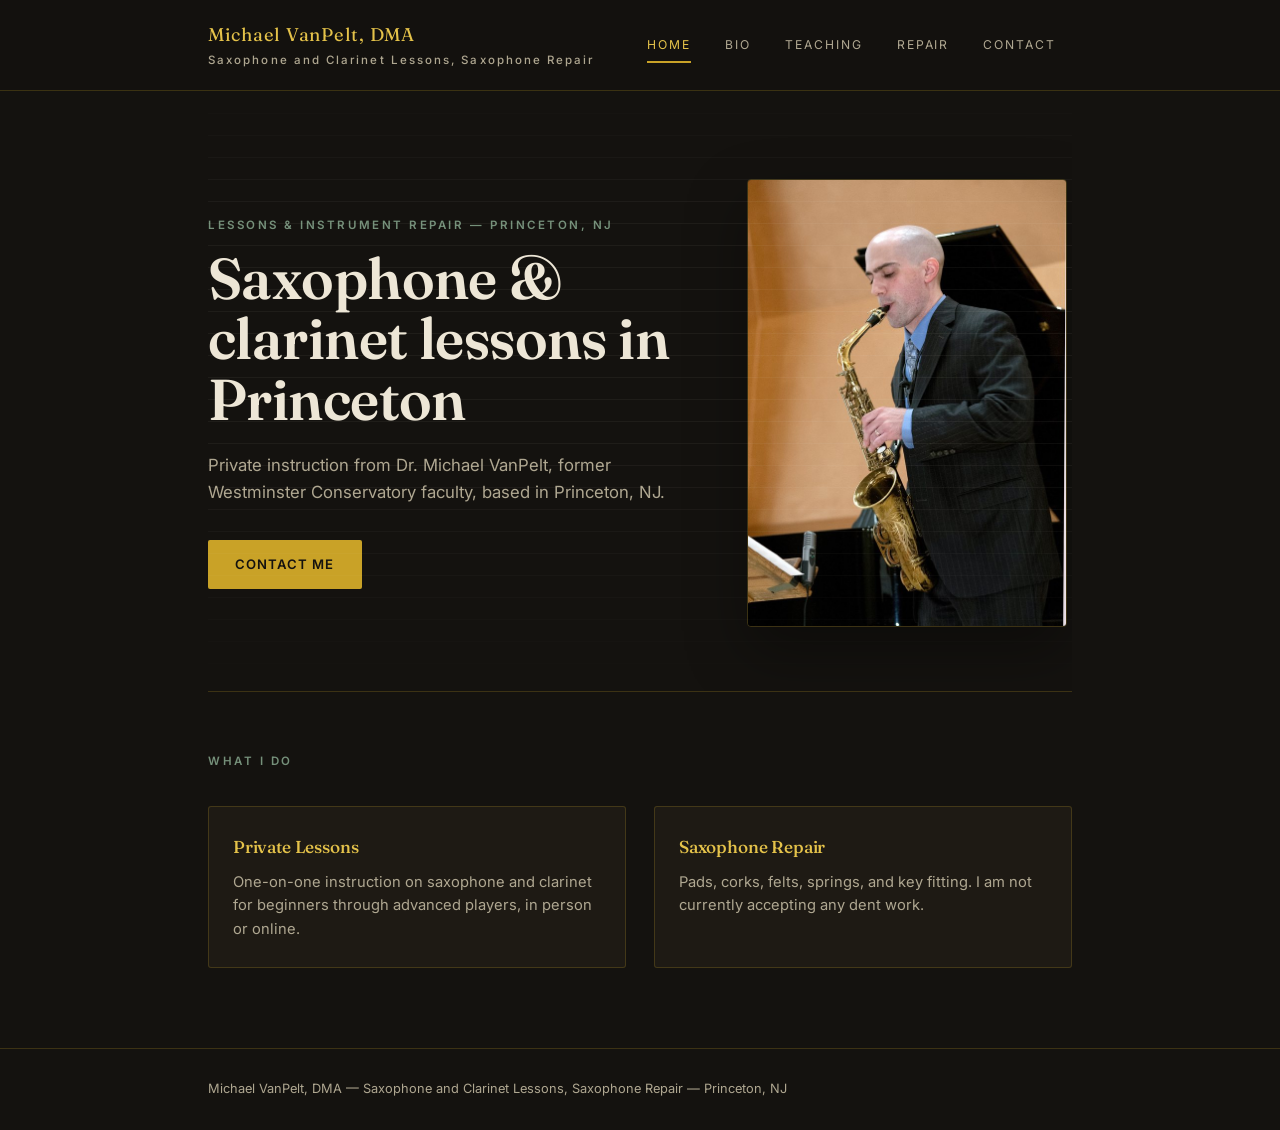
==== commit b049c15e: "Add files via upload" ====
--- a/index.html
+++ b/index.html
@@ -74,7 +74,7 @@
 </div>
 </div>
 <div class="hero-photo">
-<img src="images/michael-vanpelt-saxophone.jpg" srcset="images/michael-vanpelt-saxophone.jpg 640w, images/michael-vanpelt-saxophone@2x.jpg 1280w" sizes="(max-width: 640px) 80vw, 320px" width="640" height="897" loading="eager" fetchpriority="high" alt="Michael VanPelt performing on alto saxophone">
+<img src="michael-vanpelt-saxophone.jpg" srcset="michael-vanpelt-saxophone.jpg 640w, michael-vanpelt-saxophone@2x.jpg 1280w" sizes="(max-width: 640px) 80vw, 320px" width="640" height="897" loading="eager" fetchpriority="high" alt="Michael VanPelt performing on alto saxophone">
 </div>
 </div>
 </div>
